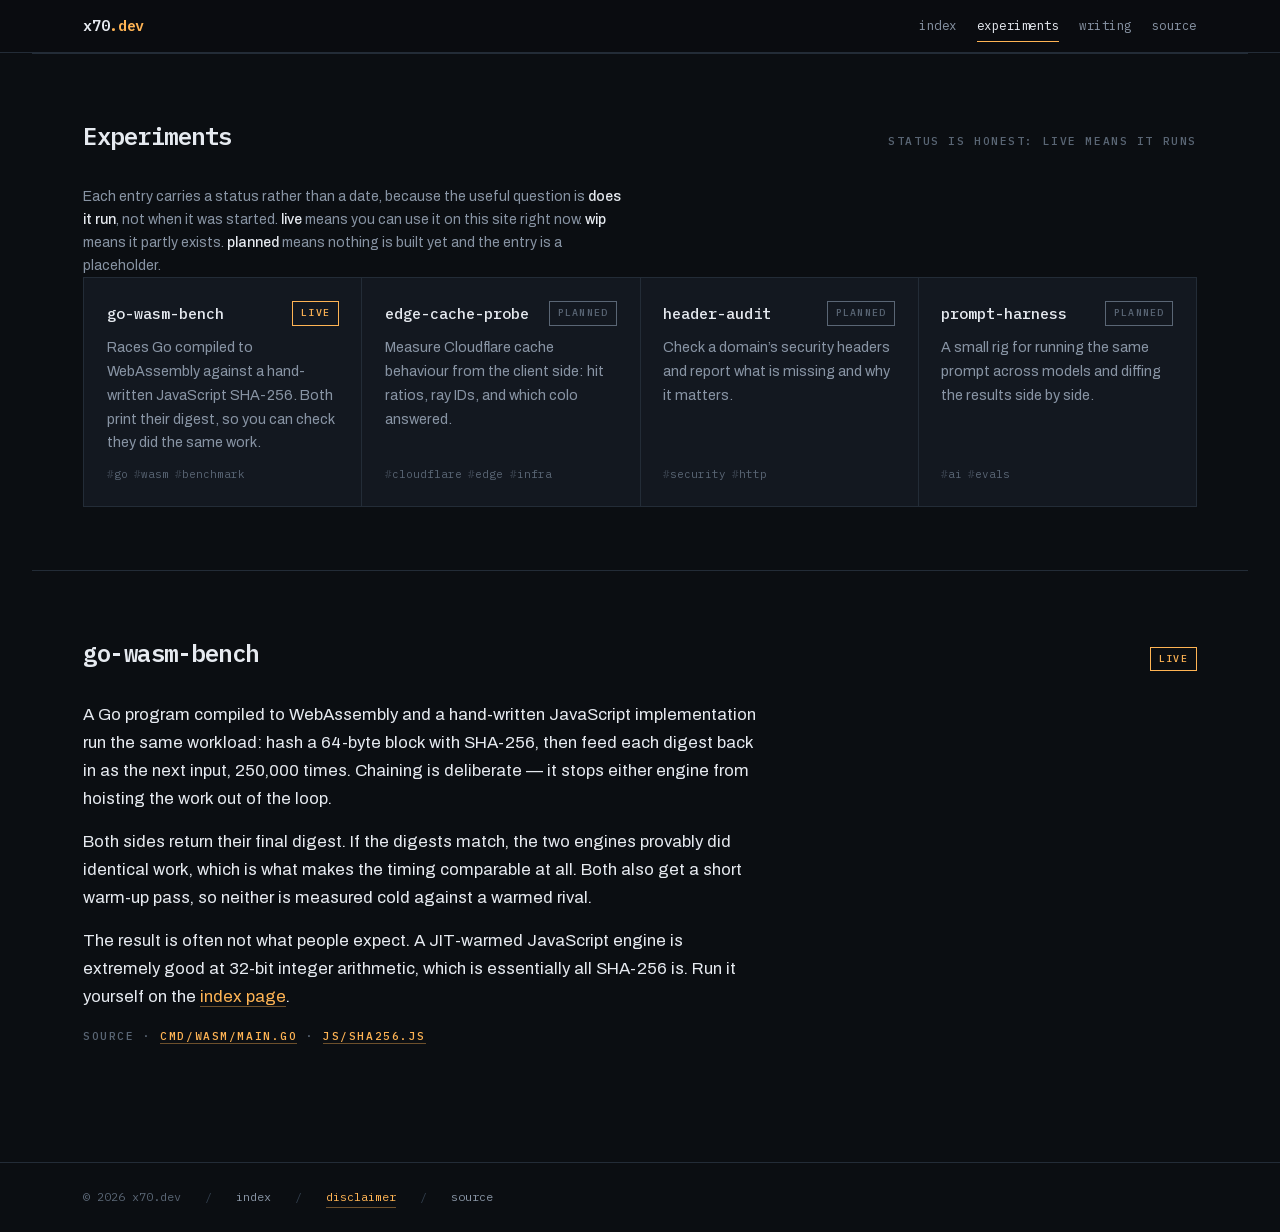
==== projects/index.html @ 3428124c "Rebuild the site around a benchmark that earns its WebAssembly The 2.1 MB Go/WASM binary existed to " ====
<!DOCTYPE html>
<html lang="en">
<head>
<meta charset="utf-8">
<meta name="viewport" content="width=device-width, initial-scale=1">
<title>Experiments — x70.dev</title>
<meta name="description" content="Everything running on x70.dev, and everything planned — with an honest status on each.">
<meta name="color-scheme" content="dark">
<meta name="theme-color" content="#0B0E12">
<link rel="canonical" href="https://x70.dev/projects/">
<meta property="og:type" content="website">
<meta property="og:url" content="https://x70.dev/projects/">
<meta property="og:site_name" content="x70.dev">
<meta property="og:title" content="Experiments — x70.dev">
<meta property="og:description" content="Everything running on x70.dev, and everything planned — with an honest status on each.">
<meta property="og:image" content="https://assets.x70.dev/images/man-in-hat.webp">
<meta name="twitter:card" content="summary_large_image">
<link rel="icon" href="/favicon.svg" type="image/svg+xml">
<link rel="preload" href="/fonts/ibm-plex-mono-600.woff2" as="font" type="font/woff2" crossorigin>
<link rel="preload" href="/fonts/archivo-400700.woff2" as="font" type="font/woff2" crossorigin>
<link rel="stylesheet" href="/css/styles.css">
<script type="module" src="/js/site.js"></script>
</head>
<body>
<a class="skip" href="#main">Skip to content</a>

<header class="rail">
  <div class="wrap rail__in">
    <a class="mark" href="/">x70<span>.dev</span></a>
    <nav class="rail__nav" aria-label="Primary">
      <a href="/">index</a>
      <a href="/projects/" aria-current="page">experiments</a>
      <a href="/writing/">writing</a>
      <a href="https://github.com/zroulston/x70.dev">source</a>
    </nav>
  </div>
</header>

<main id="main">
  <section class="section wrap section--flush">
    <div class="section__head">
      <h1 class="section__title">Experiments</h1>
      <p class="label">status is honest: live means it runs</p>
    </div>
    <p class="caveat caveat--lead">
      Each entry carries a status rather than a date, because the useful question is
      <b>does it run</b>, not when it was started. <b>live</b> means you can use it on this
      site right now. <b>wip</b> means it partly exists. <b>planned</b> means nothing is
      built yet and the entry is a placeholder.
    </p>
    <ul class="rack" id="rack"></ul>
  </section>

  <section class="section wrap" aria-labelledby="bench-detail">
    <div class="section__head">
      <h2 class="section__title" id="bench-detail">go-wasm-bench</h2>
      <span class="tok" data-s="live">live</span>
    </div>
    <div class="prose">
      <p>
        A Go program compiled to WebAssembly and a hand-written JavaScript implementation
        run the same workload: hash a 64-byte block with SHA-256, then feed each digest
        back in as the next input, 250,000 times. Chaining is deliberate — it stops either
        engine from hoisting the work out of the loop.
      </p>
      <p>
        Both sides return their final digest. If the digests match, the two engines
        provably did identical work, which is what makes the timing comparable at all.
        Both also get a short warm-up pass, so neither is measured cold against a
        warmed rival.
      </p>
      <p>
        The result is often not what people expect. A JIT-warmed JavaScript engine is
        extremely good at 32-bit integer arithmetic, which is essentially all SHA-256 is.
        Run it yourself on the <a class="link" href="/">index page</a>.
      </p>
      <p class="label u-mt">
        source · <a class="link" href="https://github.com/zroulston/x70.dev/blob/main/cmd/wasm/main.go">cmd/wasm/main.go</a>
        · <a class="link" href="https://github.com/zroulston/x70.dev/blob/main/js/sha256.js">js/sha256.js</a>
      </p>
    </div>
  </section>
</main>

<footer class="foot">
  <div class="wrap foot__in">
    <span>© <span id="year"></span> x70.dev</span>
    <span class="foot__sep">/</span>
    <a href="/">index</a>
    <span class="foot__sep">/</span>
    <button class="btn-link" id="disclaimer-open" type="button">disclaimer</button>
    <span class="foot__sep">/</span>
    <a href="https://github.com/zroulston/x70.dev">source</a>
  </div>
</footer>
</body>
</html>
---- css/styles.css ----
@import url('fonts.css');

/* ---------------------------------------------------------------------------
   x70.dev — instrument panel
   The palette carries meaning: --go and --js are the two benchmark traces and
   appear nowhere else, so colour alone reads as the chart legend.
   ------------------------------------------------------------------------- */

:root {
  --vac:      #0B0E12;
  --panel:    #131820;
  --panel-2:  #182029;
  --rule:     #232C37;
  --rule-lit: #33404F;

  --go:       #FFB454;
  --js:       #5CC8D7;

  --ink:      #E6EAF0;
  --dim:      #8894A4;
  --dimmer:   #5A6675;

  --mono: 'IBM Plex Mono', ui-monospace, 'SF Mono', Menlo, monospace;
  --sans: 'Archivo', system-ui, -apple-system, 'Segoe UI', sans-serif;

  --gutter: clamp(1.25rem, 4vw, 3.5rem);
  --measure: 68ch;
  --rail-h: 3.25rem;
}

*, *::before, *::after { box-sizing: border-box; }

html { -webkit-text-size-adjust: 100%; }

body {
  margin: 0;
  background: var(--vac);
  color: var(--ink);
  font-family: var(--sans);
  font-size: clamp(0.95rem, 0.9rem + 0.2vw, 1.05rem);
  line-height: 1.65;
  -webkit-font-smoothing: antialiased;
}

a { color: inherit; }

:focus-visible {
  outline: 2px solid var(--go);
  outline-offset: 3px;
  border-radius: 2px;
}

.skip {
  position: absolute;
  left: -9999px;
  top: 0;
  background: var(--go);
  color: var(--vac);
  padding: 0.6rem 1rem;
  font-family: var(--mono);
  font-size: 0.8rem;
  z-index: 10;
}
.skip:focus { left: 0; }

/* --- shared bits ---------------------------------------------------------- */

.wrap {
  width: 100%;
  max-width: 76rem;
  margin-inline: auto;
  padding-inline: var(--gutter);
}

/* Small uppercase mono label used to head every panel and field. */
.label {
  font-family: var(--mono);
  font-size: 0.7rem;
  font-weight: 500;
  letter-spacing: 0.14em;
  text-transform: uppercase;
  color: var(--dimmer);
  margin: 0;
}

.rule {
  border: 0;
  border-top: 1px solid var(--rule);
  margin: 0;
}

/* --- top / bottom rails --------------------------------------------------- */

.rail {
  border-bottom: 1px solid var(--rule);
  background: color-mix(in srgb, var(--vac) 88%, black);
  position: sticky;
  top: 0;
  z-index: 5;
  backdrop-filter: blur(8px);
}

.rail__in {
  min-height: var(--rail-h);
  display: flex;
  align-items: center;
  gap: 1.5rem;
  flex-wrap: wrap;
}

.mark {
  font-family: var(--mono);
  font-weight: 600;
  font-size: 0.95rem;
  letter-spacing: -0.02em;
  text-decoration: none;
  color: var(--ink);
}
.mark span { color: var(--go); }

.rail__nav {
  margin-left: auto;
  display: flex;
  align-items: center;
  gap: 1.25rem;
  font-family: var(--mono);
  font-size: 0.78rem;
  letter-spacing: 0.04em;
}

.rail__nav a {
  color: var(--dim);
  text-decoration: none;
  padding-block: 0.35rem;
  border-bottom: 1px solid transparent;
  transition: color 0.15s ease, border-color 0.15s ease;
}
.rail__nav a:hover,
.rail__nav a[aria-current='page'] { color: var(--ink); border-bottom-color: var(--go); }

/* Status lamp — reflects real WASM state, never decorative. */
.lamp {
  display: inline-flex;
  align-items: center;
  gap: 0.5rem;
  font-family: var(--mono);
  font-size: 0.72rem;
  letter-spacing: 0.1em;
  text-transform: uppercase;
  color: var(--dimmer);
}
.lamp::before {
  content: '';
  width: 7px; height: 7px;
  border-radius: 50%;
  background: var(--rule-lit);
  box-shadow: 0 0 0 0 transparent;
  transition: background 0.3s ease, box-shadow 0.3s ease;
}
.lamp[data-state='loading']::before { background: var(--dim); animation: pulse 1.1s ease-in-out infinite; }
.lamp[data-state='ready']::before   { background: var(--go); box-shadow: 0 0 10px 1px color-mix(in srgb, var(--go) 55%, transparent); }
.lamp[data-state='error']::before   { background: #E0533D; }
.lamp[data-state='ready']            { color: var(--dim); }

@keyframes pulse { 50% { opacity: 0.25; } }

.label--raw { text-transform: none; letter-spacing: 0.06em; }

/* Utilities — these exist so no element needs a style attribute, which keeps
   the Content-Security-Policy free of 'unsafe-inline'. */
.u-push { margin-left: auto; }
.u-mt   { margin-top: 1.5rem; }
.section--flush { border-top: 0; }
.caveat--lead { margin-bottom: 2rem; }

.prose { max-width: var(--measure); }
.prose p { margin: 0 0 1rem; }
.prose p:last-child { margin-bottom: 0; }

/* A button that reads as a link — used for the disclaimer trigger, which is an
   action rather than a destination and so must not be an anchor. */
.btn-link {
  background: none;
  border: 0;
  padding: 0;
  font: inherit;
  cursor: pointer;
  color: var(--go);
  border-bottom: 1px solid color-mix(in srgb, var(--go) 40%, transparent);
}
.btn-link:hover { border-bottom-color: var(--go); }

/* Trace colour assignment: amber is Go, cyan is JavaScript, everywhere. */
.trace--go { --c: var(--go); }
.trace--js { --c: var(--js); }

/* --- hero ----------------------------------------------------------------- */

.hero { padding-block: clamp(3rem, 9vh, 6rem) clamp(2rem, 5vh, 3.5rem); }

.hero__in {
  display: grid;
  grid-template-columns: minmax(0, 1.55fr) minmax(0, 1fr);
  gap: clamp(2rem, 5vw, 4rem);
  align-items: center;
}

.hero__thesis {
  font-family: var(--mono);
  font-weight: 600;
  font-size: clamp(2rem, 1.1rem + 4.2vw, 4rem);
  line-height: 1.02;
  letter-spacing: -0.045em;
  margin: 0 0 1.5rem;
  text-wrap: balance;
}

.hero__lede {
  margin: 0;
  max-width: 46ch;
  color: var(--dim);
  font-size: 1.05rem;
}
.hero__lede strong { color: var(--ink); font-weight: 500; }

.hero__emblem {
  width: 100%;
  height: auto;
  aspect-ratio: 1;
  border: 1px solid var(--rule);
  filter: saturate(0.75);
}

/* --- benchmark: the signature panel --------------------------------------- */

.bench { padding-bottom: clamp(3rem, 8vh, 5rem); }

.panel {
  border: 1px solid var(--rule);
  background: var(--panel);
  /* faint bench-grid, only on instrument surfaces */
  background-image:
    linear-gradient(to right, color-mix(in srgb, var(--rule) 22%, transparent) 1px, transparent 1px),
    linear-gradient(to bottom, color-mix(in srgb, var(--rule) 22%, transparent) 1px, transparent 1px);
  background-size: 56px 56px;
}

.panel__head {
  display: flex;
  align-items: baseline;
  gap: 1rem;
  flex-wrap: wrap;
  padding: 0.85rem clamp(1rem, 2.5vw, 1.75rem);
  border-bottom: 1px solid var(--rule);
  background: color-mix(in srgb, var(--panel-2) 70%, transparent);
}

.panel__body { padding: clamp(1.25rem, 3vw, 2rem) clamp(1rem, 2.5vw, 1.75rem); }

/* Trace rows */
.trace + .trace { margin-top: 1.4rem; }

.trace__top {
  display: flex;
  align-items: baseline;
  justify-content: space-between;
  gap: 1rem;
  margin-bottom: 0.5rem;
}

.trace__name {
  font-family: var(--mono);
  font-size: 0.82rem;
  font-weight: 500;
  letter-spacing: 0.06em;
  display: inline-flex;
  align-items: center;
  gap: 0.55rem;
}
.trace__name::before {
  content: '';
  width: 10px; height: 10px;
  background: var(--c);
  border-radius: 1px;
}

.trace__time {
  font-family: var(--mono);
  font-size: 1.15rem;
  font-weight: 600;
  font-variant-numeric: tabular-nums;
  color: var(--c);
}
.trace__time[data-empty='true'] { color: var(--dimmer); font-weight: 400; }

.trace__track {
  position: relative;
  height: 26px;
  border: 1px solid var(--rule);
  background: var(--vac);
  overflow: hidden;
}
/* tick marks every 10% — a scale, so the bar is readable without a gridline chart */
.trace__track::after {
  content: '';
  position: absolute;
  inset: 0;
  background-image: repeating-linear-gradient(
    to right,
    transparent 0 calc(10% - 1px),
    color-mix(in srgb, var(--rule-lit) 32%, transparent) calc(10% - 1px) 10%
  );
  pointer-events: none;
}

.trace__fill {
  height: 100%;
  width: 0;
  background: linear-gradient(to right,
    color-mix(in srgb, var(--c) 45%, transparent),
    var(--c));
  transition: width 0.7s cubic-bezier(0.22, 0.8, 0.3, 1);
}

.trace__digest {
  margin: 0.5rem 0 0;
  font-family: var(--mono);
  font-size: 0.7rem;
  color: var(--dimmer);
  word-break: break-all;
}

/* Controls + verdict */
.bench__controls {
  display: flex;
  align-items: center;
  gap: 1rem;
  flex-wrap: wrap;
  margin-top: 1.75rem;
  padding-top: 1.5rem;
  border-top: 1px solid var(--rule);
}

.btn {
  font-family: var(--mono);
  font-size: 0.8rem;
  font-weight: 500;
  letter-spacing: 0.08em;
  text-transform: uppercase;
  color: var(--vac);
  background: var(--go);
  border: 1px solid var(--go);
  padding: 0.7rem 1.4rem;
  cursor: pointer;
  transition: background 0.15s ease, transform 0.08s ease;
}
.btn:hover:not(:disabled) { background: color-mix(in srgb, var(--go) 82%, white); }
.btn:active:not(:disabled) { transform: translateY(1px); }
.btn:disabled { opacity: 0.4; cursor: not-allowed; }

.bench__status {
  font-family: var(--mono);
  font-size: 0.76rem;
  color: var(--dim);
}

.verdict {
  margin: 1.25rem 0 0;
  font-family: var(--mono);
  font-size: 0.78rem;
  line-height: 1.6;
  padding: 0.7rem 0.9rem;
  border-left: 2px solid var(--rule-lit);
  color: var(--dim);
}
.verdict[data-ok='true']  { border-left-color: var(--go); color: var(--ink); }
.verdict[data-ok='false'] { border-left-color: #E0533D; color: #F0A99B; }

.caveat {
  margin: 1.5rem 0 0;
  max-width: var(--measure);
  font-size: 0.88rem;
  color: var(--dim);
}
.caveat b { color: var(--ink); font-weight: 500; }

/* --- experiment rack ------------------------------------------------------ */

.section { padding-block: clamp(2.5rem, 7vh, 4.5rem); border-top: 1px solid var(--rule); }

.section__head {
  display: flex;
  align-items: baseline;
  justify-content: space-between;
  gap: 1rem;
  flex-wrap: wrap;
  margin-bottom: 1.75rem;
}

.section__title {
  font-family: var(--mono);
  font-weight: 600;
  font-size: clamp(1.15rem, 1rem + 0.7vw, 1.5rem);
  letter-spacing: -0.02em;
  margin: 0;
}

.rack {
  list-style: none;
  margin: 0;
  padding: 0;
  display: grid;
  grid-template-columns: repeat(auto-fill, minmax(min(100%, 17rem), 1fr));
  gap: 1px;
  background: var(--rule);
  border: 1px solid var(--rule);
}

.slot {
  background: var(--panel);
  padding: 1.4rem;
  display: flex;
  flex-direction: column;
  gap: 0.65rem;
  transition: background 0.18s ease;
}
.slot:hover { background: var(--panel-2); }

.slot__top { display: flex; align-items: center; justify-content: space-between; gap: 0.75rem; }

.slot__name {
  font-family: var(--mono);
  font-size: 0.95rem;
  font-weight: 500;
  margin: 0;
}
.slot__name a { text-decoration: none; }
.slot__name a:hover { color: var(--go); }

/* Status token — encodes what actually runs, which is the honest axis here. */
.tok {
  font-family: var(--mono);
  font-size: 0.62rem;
  font-weight: 500;
  letter-spacing: 0.12em;
  text-transform: uppercase;
  padding: 0.2rem 0.5rem;
  border: 1px solid currentColor;
  color: var(--dimmer);
  white-space: nowrap;
}
.tok[data-s='live'] { color: var(--go); }
.tok[data-s='wip']  { color: var(--js); }

.slot__desc { margin: 0; font-size: 0.9rem; color: var(--dim); }

.slot__tags {
  margin: auto 0 0;
  padding: 0;
  list-style: none;
  display: flex;
  flex-wrap: wrap;
  gap: 0.4rem;
  font-family: var(--mono);
  font-size: 0.68rem;
  color: var(--dimmer);
}
.slot__tags li::before { content: '#'; opacity: 0.55; }

/* --- empty state ---------------------------------------------------------- */

.empty {
  border: 1px dashed var(--rule-lit);
  padding: clamp(1.75rem, 5vw, 3rem);
  text-align: center;
}
.empty p { margin: 0 auto; max-width: 44ch; color: var(--dim); }
.empty p + p { margin-top: 1rem; }

.link {
  color: var(--go);
  text-decoration: none;
  border-bottom: 1px solid color-mix(in srgb, var(--go) 40%, transparent);
}
.link:hover { border-bottom-color: var(--go); }

/* --- footer --------------------------------------------------------------- */

.foot {
  border-top: 1px solid var(--rule);
  padding-block: 1.5rem;
  margin-top: clamp(2rem, 6vh, 4rem);
}

.foot__in {
  display: flex;
  align-items: center;
  gap: 1rem 1.5rem;
  flex-wrap: wrap;
  font-family: var(--mono);
  font-size: 0.74rem;
  color: var(--dimmer);
}
.foot__in a { color: var(--dim); text-decoration: none; }
.foot__in a:hover { color: var(--go); }
.foot__sep { color: var(--rule-lit); }
.foot__build { margin-left: auto; }

/* --- disclaimer dialog ---------------------------------------------------- */

dialog.sheet {
  border: 1px solid var(--rule-lit);
  background: var(--panel);
  color: var(--ink);
  padding: 0;
  max-width: min(46rem, calc(100vw - 2rem));
  width: 100%;
}
dialog.sheet::backdrop { background: rgba(4, 6, 10, 0.78); backdrop-filter: blur(3px); }

.sheet__head {
  display: flex;
  align-items: center;
  justify-content: space-between;
  gap: 1rem;
  padding: 1rem 1.25rem;
  border-bottom: 1px solid var(--rule);
}

.sheet__body {
  padding: 1.25rem;
  max-height: 60vh;
  overflow-y: auto;
  font-size: 0.9rem;
  color: var(--dim);
}
.sheet__body p { margin: 0 0 1rem; }
.sheet__body p:last-child { margin-bottom: 0; }

.x {
  background: none;
  border: 1px solid var(--rule);
  color: var(--dim);
  font-family: var(--mono);
  font-size: 0.95rem;
  line-height: 1;
  padding: 0.4rem 0.6rem;
  cursor: pointer;
}
.x:hover { color: var(--ink); border-color: var(--rule-lit); }

/* --- responsive ----------------------------------------------------------- */

@media (max-width: 52rem) {
  .hero__in { grid-template-columns: 1fr; }
  .hero__emblem { max-width: 15rem; order: -1; }
  .rail__nav { gap: 1rem; }
  .foot__build { margin-left: 0; width: 100%; }
}

@media (prefers-reduced-motion: reduce) {
  *, *::before, *::after {
    animation-duration: 0.01ms !important;
    animation-iteration-count: 1 !important;
    transition-duration: 0.01ms !important;
  }
}
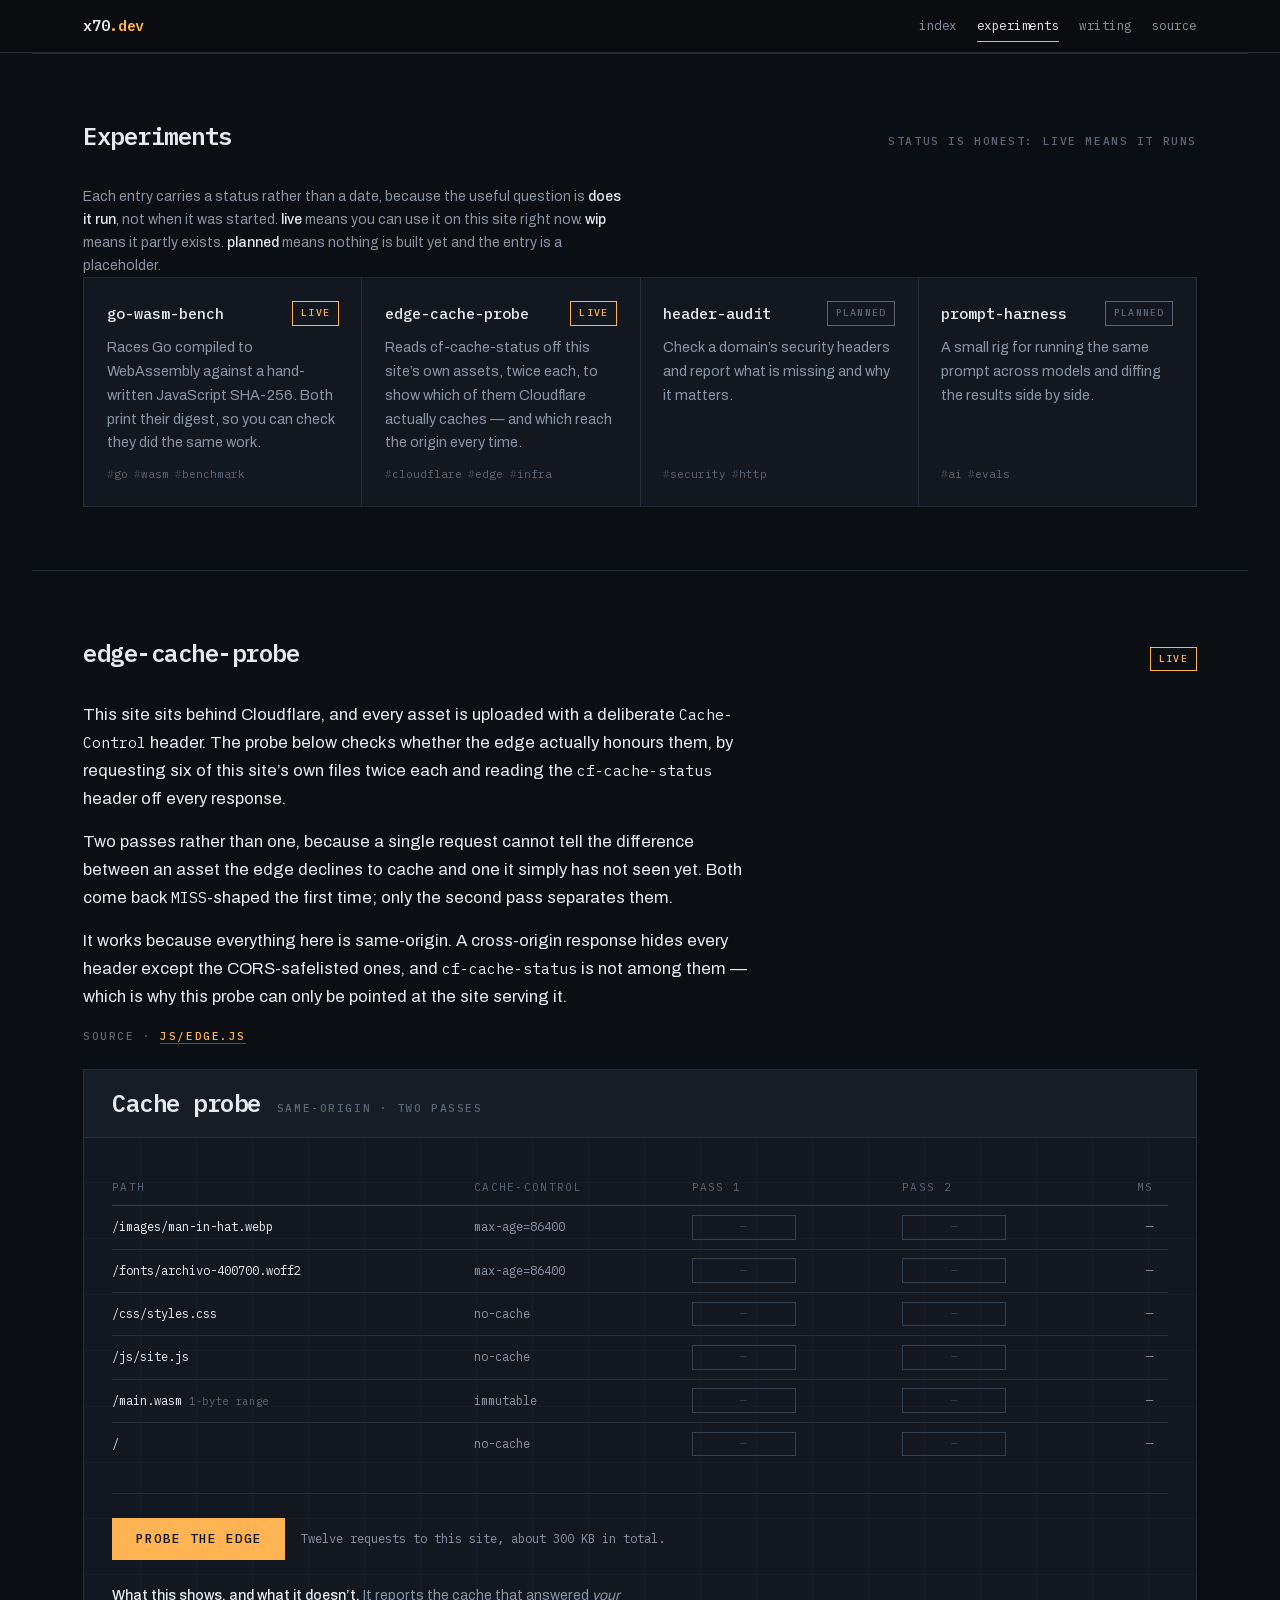
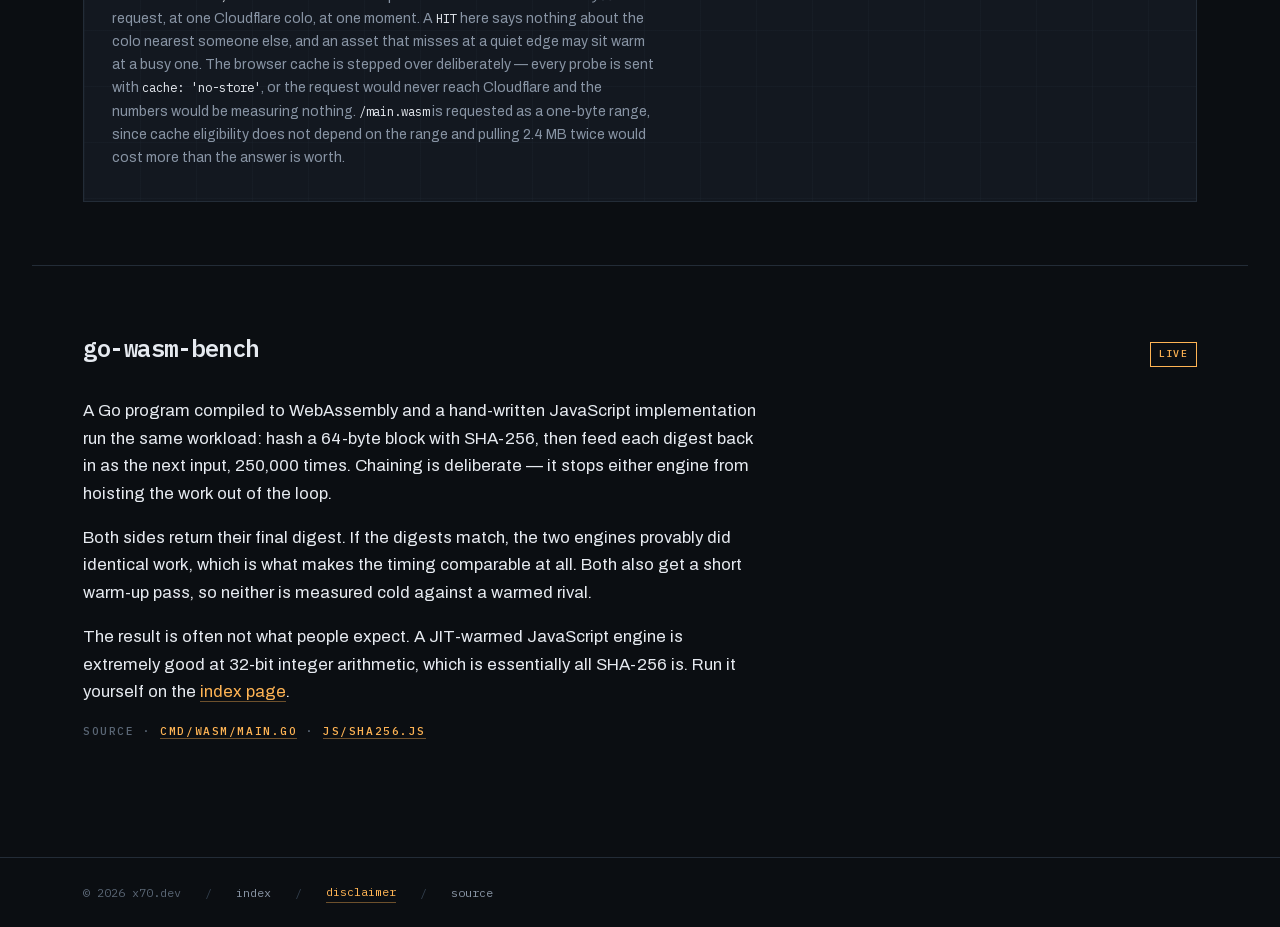
==== commit 1847545b: "Build the edge-cache-probe, and learn the wasm is never cached at the edge The experiment reads cf-c" ====
--- a/projects/index.html
+++ b/projects/index.html
@@ -13,7 +13,7 @@
 <meta property="og:site_name" content="x70.dev">
 <meta property="og:title" content="Experiments — x70.dev">
 <meta property="og:description" content="Everything running on x70.dev, and everything planned — with an honest status on each.">
-<meta property="og:image" content="https://assets.x70.dev/images/man-in-hat.webp">
+<meta property="og:image" content="https://x70.dev/images/man-in-hat.webp">
 <meta name="twitter:card" content="summary_large_image">
 <link rel="icon" href="/favicon.svg" type="image/svg+xml">
 <link rel="preload" href="/fonts/ibm-plex-mono-600.woff2" as="font" type="font/woff2" crossorigin>
@@ -49,6 +49,82 @@
       built yet and the entry is a placeholder.
     </p>
     <ul class="rack" id="rack"></ul>
+  </section>
+
+  <section class="section wrap" aria-labelledby="probe-detail">
+    <div class="section__head">
+      <h2 class="section__title" id="probe-detail">edge-cache-probe</h2>
+      <span class="tok" data-s="live">live</span>
+    </div>
+    <div class="prose">
+      <p>
+        This site sits behind Cloudflare, and every asset is uploaded with a deliberate
+        <code>Cache-Control</code> header. The probe below checks whether the edge
+        actually honours them, by requesting six of this site&rsquo;s own files twice each
+        and reading the <code>cf-cache-status</code> header off every response.
+      </p>
+      <p>
+        Two passes rather than one, because a single request cannot tell the difference
+        between an asset the edge declines to cache and one it simply has not seen yet.
+        Both come back <code>MISS</code>-shaped the first time; only the second pass
+        separates them.
+      </p>
+      <p>
+        It works because everything here is same-origin. A cross-origin response hides
+        every header except the CORS-safelisted ones, and <code>cf-cache-status</code>
+        is not among them &mdash; which is why this probe can only be pointed at the site
+        serving it.
+      </p>
+      <p class="label u-mt">
+        source · <a class="link" href="https://github.com/zroulston/x70.dev/blob/main/js/edge.js">js/edge.js</a>
+      </p>
+    </div>
+
+    <div class="panel u-mt">
+      <div class="panel__head">
+        <h3 class="section__title">Cache probe</h3>
+        <p class="label">same-origin &middot; two passes</p>
+        <p class="label label--raw u-push" id="probe-colo"></p>
+      </div>
+
+      <div class="panel__body">
+        <div class="probe__scroll">
+          <table class="probe">
+            <thead>
+              <tr>
+                <th scope="col">path</th>
+                <th scope="col">cache-control</th>
+                <th scope="col">pass 1</th>
+                <th scope="col">pass 2</th>
+                <th scope="col" class="probe__num">ms</th>
+              </tr>
+            </thead>
+            <tbody id="probe-body"></tbody>
+          </table>
+        </div>
+
+        <p class="verdict" id="probe-verdict" hidden></p>
+
+        <div class="bench__controls">
+          <button class="btn" id="probe-run" type="button">Probe the edge</button>
+          <span class="bench__status" id="probe-status" role="status">
+            Twelve requests to this site, about 300&nbsp;KB in total.
+          </span>
+        </div>
+
+        <p class="caveat">
+          <b>What this shows, and what it doesn&rsquo;t.</b> It reports the cache that
+          answered <em>your</em> request, at one Cloudflare colo, at one moment. A
+          <code>HIT</code> here says nothing about the colo nearest someone else, and an
+          asset that misses at a quiet edge may sit warm at a busy one. The browser cache
+          is stepped over deliberately &mdash; every probe is sent with
+          <code>cache: 'no-store'</code>, or the request would never reach Cloudflare and
+          the numbers would be measuring nothing. <code>/main.wasm</code> is requested as
+          a one-byte range, since cache eligibility does not depend on the range and
+          pulling 2.4&nbsp;MB twice would cost more than the answer is worth.
+        </p>
+      </div>
+    </div>
   </section>
 
   <section class="section wrap" aria-labelledby="bench-detail">
--- a/css/styles.css
+++ b/css/styles.css
@@ -15,6 +15,11 @@
 
   --go:       #FFB454;
   --js:       #5CC8D7;
+
+  /* Cache states. Separate from --go/--js on purpose: those two are the
+     benchmark legend and must not mean anything else. */
+  --edge:     #6FCF97;
+  --none:     #E0533D;
 
   --ink:      #E6EAF0;
   --dim:      #8894A4;
@@ -159,7 +164,7 @@
 }
 .lamp[data-state='loading']::before { background: var(--dim); animation: pulse 1.1s ease-in-out infinite; }
 .lamp[data-state='ready']::before   { background: var(--go); box-shadow: 0 0 10px 1px color-mix(in srgb, var(--go) 55%, transparent); }
-.lamp[data-state='error']::before   { background: #E0533D; }
+.lamp[data-state='error']::before   { background: var(--none); }
 .lamp[data-state='ready']            { color: var(--dim); }
 
 @keyframes pulse { 50% { opacity: 0.25; } }
@@ -172,6 +177,14 @@
 .u-mt   { margin-top: 1.5rem; }
 .section--flush { border-top: 0; }
 .caveat--lead { margin-bottom: 2rem; }
+
+/* Inline code, in prose and in caveats. The site had no rule for it, so it was
+   falling back to the browser's default monospace next to IBM Plex Mono. */
+code {
+  font-family: var(--mono);
+  font-size: 0.88em;
+  color: var(--ink);
+}
 
 .prose { max-width: var(--measure); }
 .prose p { margin: 0 0 1rem; }
@@ -374,7 +387,7 @@
   color: var(--dim);
 }
 .verdict[data-ok='true']  { border-left-color: var(--go); color: var(--ink); }
-.verdict[data-ok='false'] { border-left-color: #E0533D; color: #F0A99B; }
+.verdict[data-ok='false'] { border-left-color: var(--none); color: #F0A99B; }
 
 .caveat {
   margin: 1.5rem 0 0;
@@ -383,6 +396,71 @@
   color: var(--dim);
 }
 .caveat b { color: var(--ink); font-weight: 500; }
+
+/* --- edge cache probe ----------------------------------------------------- */
+
+/* The table is the instrument here, so it gets a horizontal scroller of its
+   own rather than being allowed to widen the page on a narrow screen. */
+.probe__scroll { overflow-x: auto; }
+
+.probe {
+  width: 100%;
+  border-collapse: collapse;
+  font-family: var(--mono);
+  font-size: 0.76rem;
+  text-align: left;
+  white-space: nowrap;
+}
+
+.probe th,
+.probe td {
+  padding: 0.55rem 0.9rem 0.55rem 0;
+  border-bottom: 1px solid var(--rule);
+  font-weight: 400;
+}
+.probe tbody tr:last-child th,
+.probe tbody tr:last-child td { border-bottom: 0; }
+
+.probe thead th {
+  color: var(--dimmer);
+  font-size: 0.68rem;
+  letter-spacing: 0.12em;
+  text-transform: uppercase;
+  border-bottom-color: var(--rule-lit);
+}
+
+.probe__path { color: var(--ink); }
+.probe__cc   { color: var(--dim); }
+.probe__num  { text-align: right; padding-right: 0; font-variant-numeric: tabular-nums; }
+.probe__ms   { color: var(--dim); }
+
+.probe__hint {
+  color: var(--dimmer);
+  font-size: 0.66rem;
+  letter-spacing: 0.06em;
+}
+
+/* A row dims while its two passes are in flight, so the reader can see which
+   request the status line is talking about. */
+.probe tr[data-busy='true'] { opacity: 0.45; }
+
+/* The cache-status token. Three tones, and they carry the finding: green
+   answered from the edge, neutral went to the origin to check, red was never
+   cached at all. */
+.pill {
+  display: inline-block;
+  min-width: 6.5rem;
+  padding: 0.15rem 0.5rem;
+  border: 1px solid currentColor;
+  font-size: 0.68rem;
+  letter-spacing: 0.1em;
+  text-align: center;
+  color: var(--dimmer);
+}
+.pill[data-t='edge'] { color: var(--edge); }
+.pill[data-t='warm'] { color: var(--dim); }
+.pill[data-t='none'] { color: var(--none); }
+.pill[data-t='idle'] { color: var(--rule-lit); letter-spacing: 0; }
 
 /* --- experiment rack ------------------------------------------------------ */
 
@@ -556,6 +634,7 @@
   .hero__emblem { max-width: 15rem; order: -1; }
   .rail__nav { gap: 1rem; }
   .foot__build { margin-left: 0; width: 100%; }
+  .pill { min-width: 5.5rem; }
 }
 
 @media (prefers-reduced-motion: reduce) {
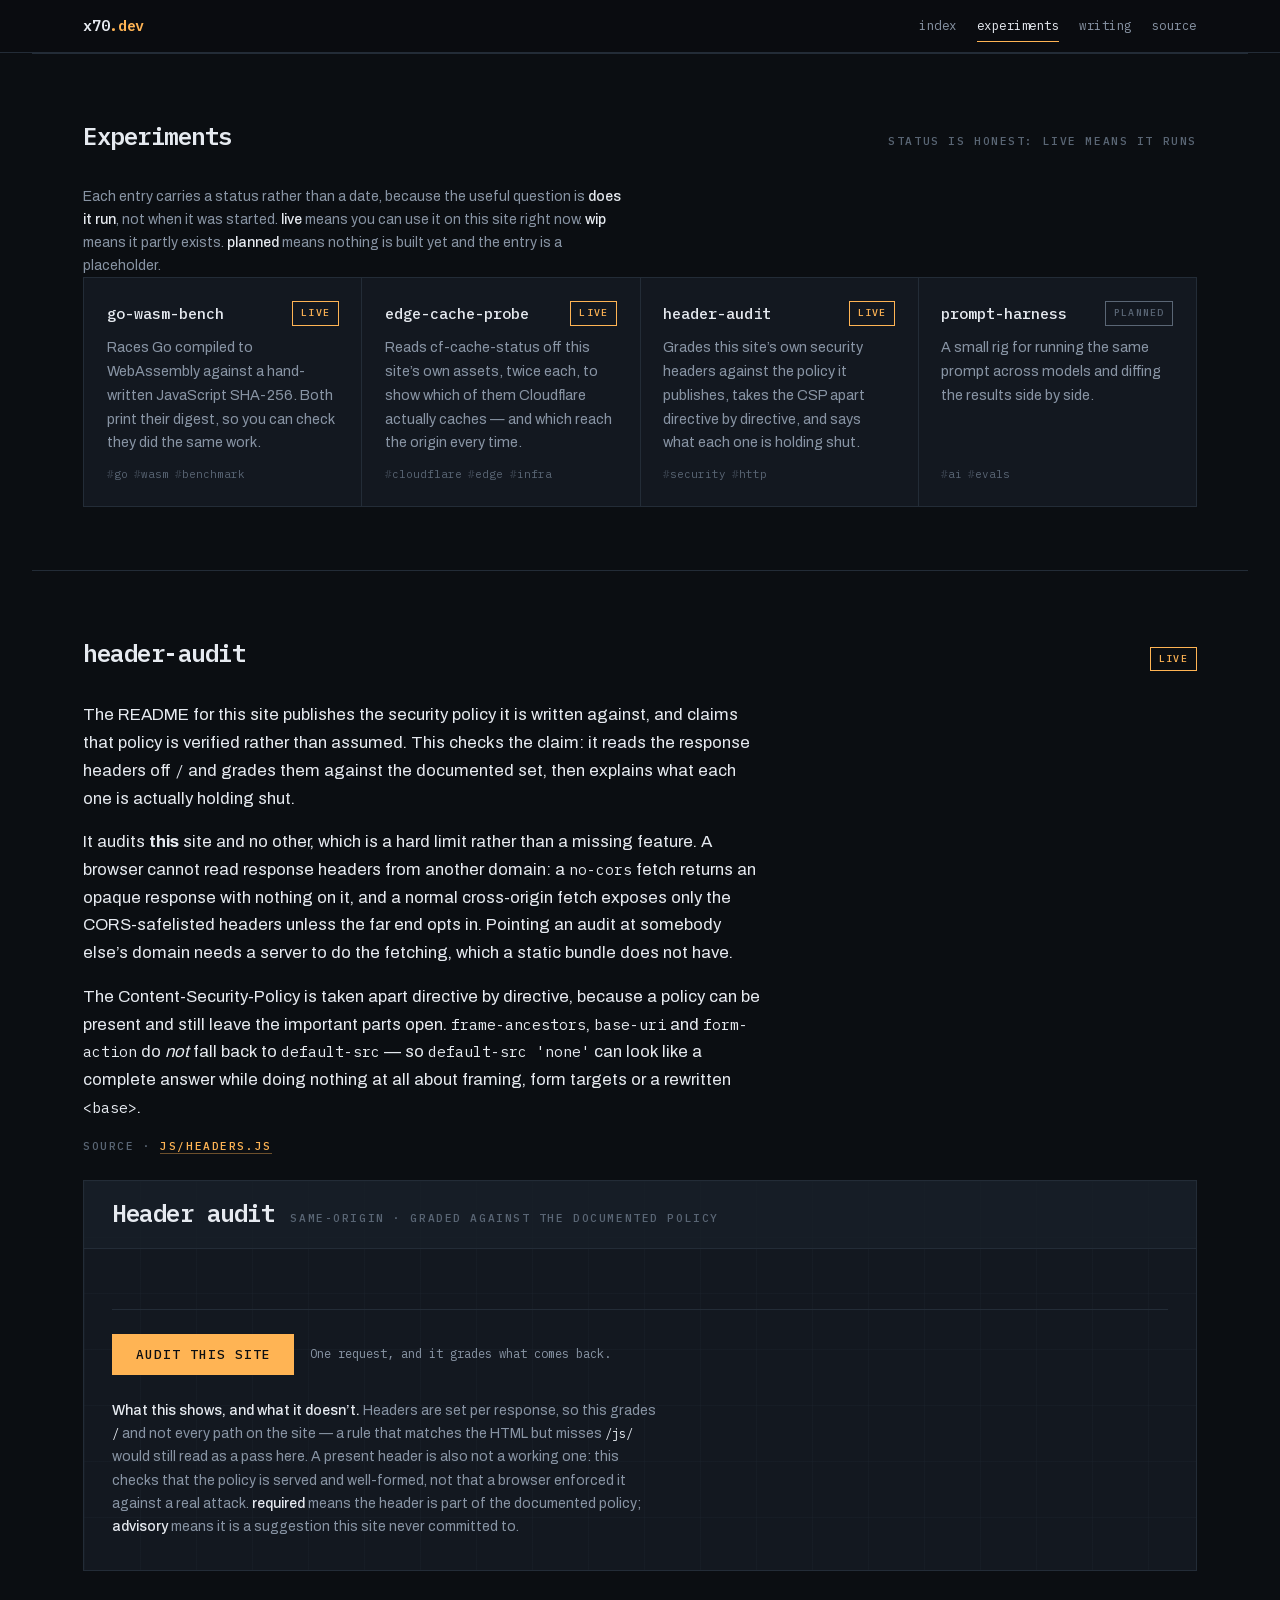
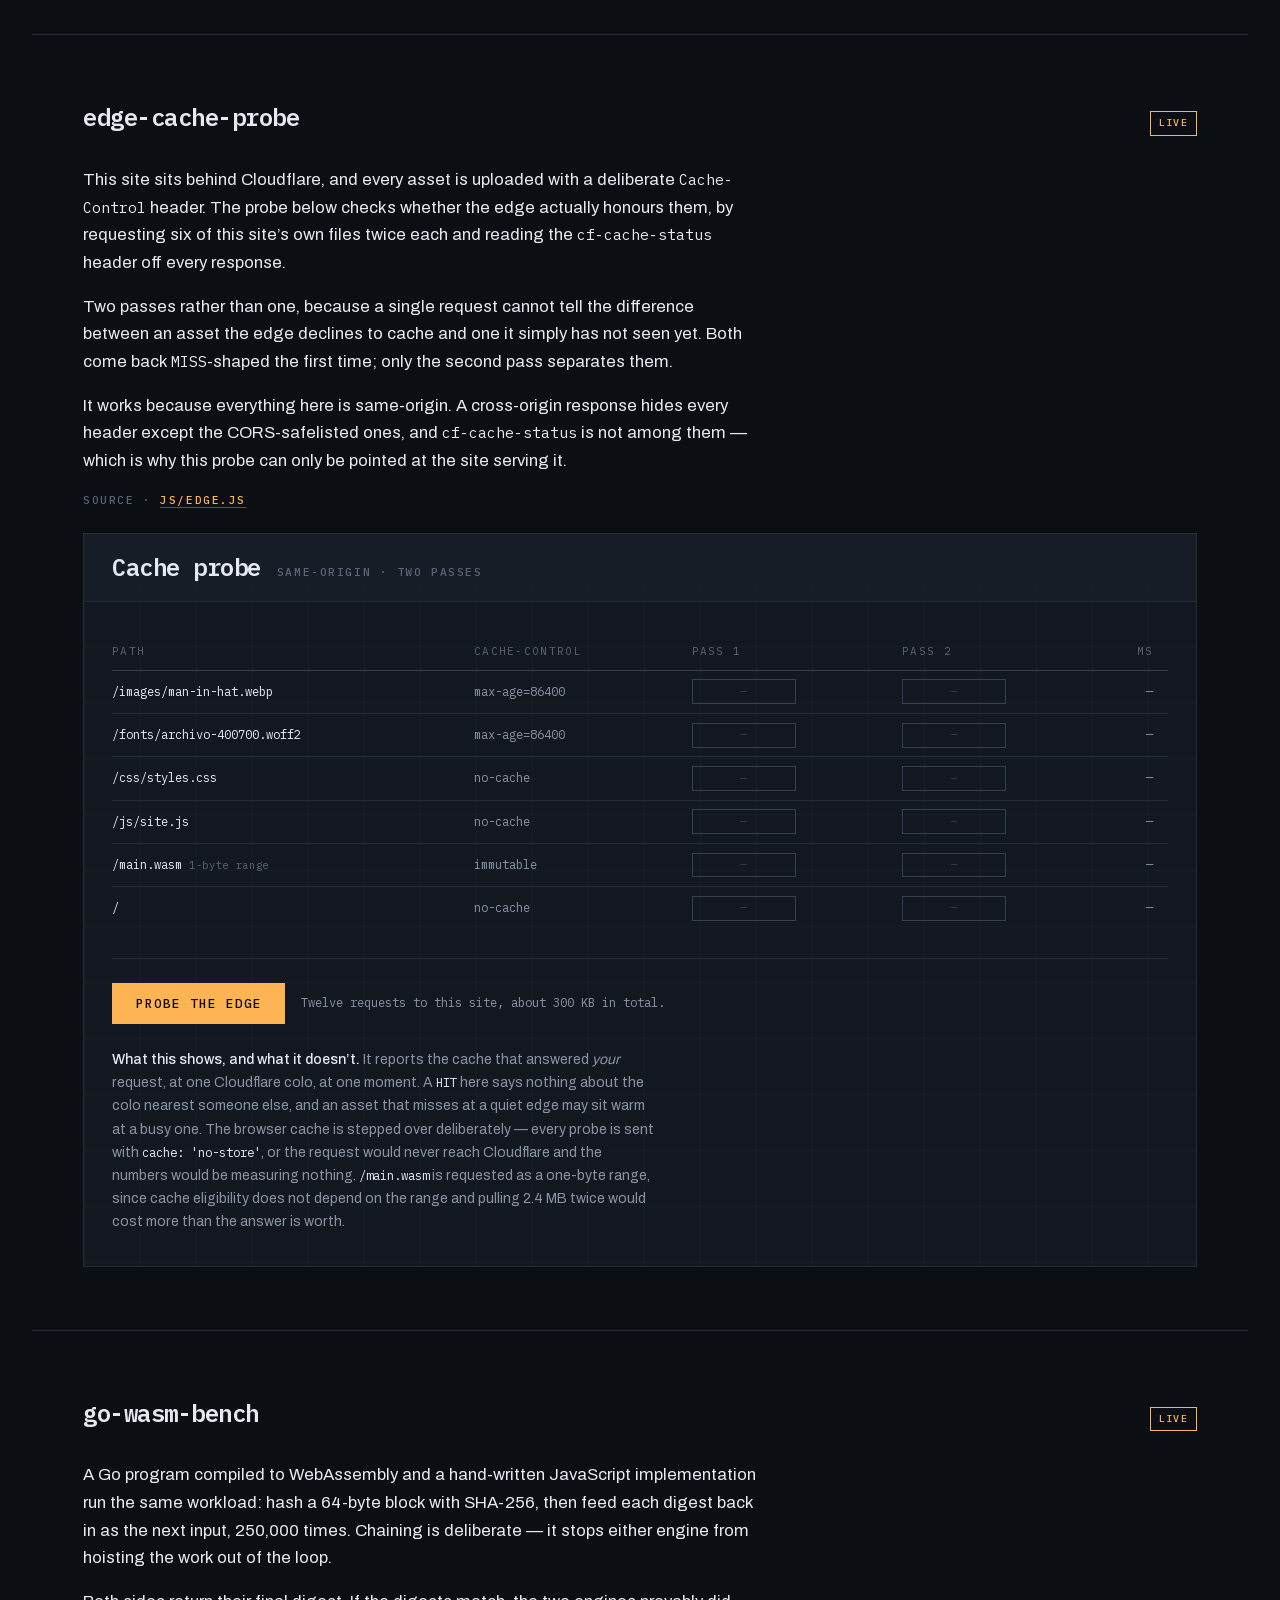
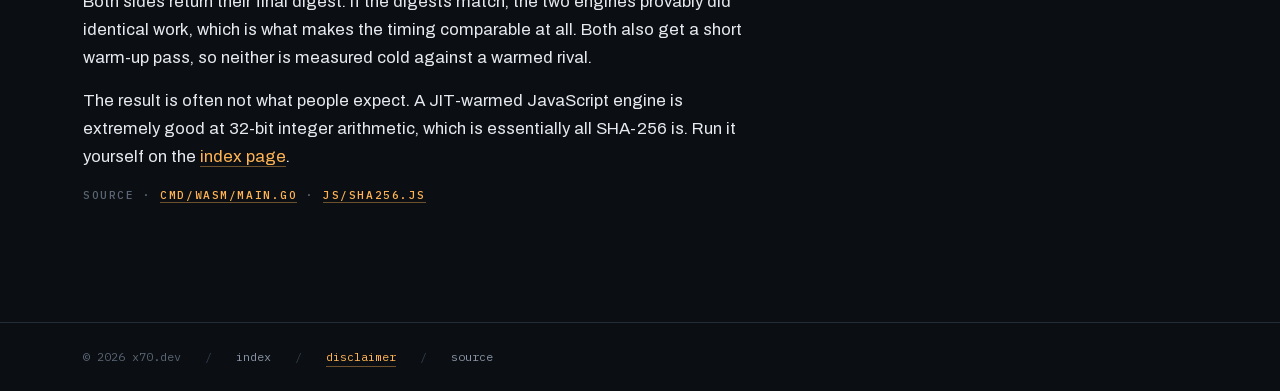
==== commit e06560c4: "Build the header-audit, and find the documented policy is not deployed Grades this site's own securi" ====
--- a/projects/index.html
+++ b/projects/index.html
@@ -51,6 +51,72 @@
     <ul class="rack" id="rack"></ul>
   </section>
 
+  <section class="section wrap" aria-labelledby="audit-detail">
+    <div class="section__head">
+      <h2 class="section__title" id="audit-detail">header-audit</h2>
+      <span class="tok" data-s="live">live</span>
+    </div>
+    <div class="prose">
+      <p>
+        The README for this site publishes the security policy it is written against,
+        and claims that policy is verified rather than assumed. This checks the claim:
+        it reads the response headers off <code>/</code> and grades them against the
+        documented set, then explains what each one is actually holding shut.
+      </p>
+      <p>
+        It audits <b>this</b> site and no other, which is a hard limit rather than a
+        missing feature. A browser cannot read response headers from another domain:
+        a <code>no-cors</code> fetch returns an opaque response with nothing on it, and
+        a normal cross-origin fetch exposes only the CORS-safelisted headers unless the
+        far end opts in. Pointing an audit at somebody else&rsquo;s domain needs a server
+        to do the fetching, which a static bundle does not have.
+      </p>
+      <p>
+        The Content-Security-Policy is taken apart directive by directive, because a
+        policy can be present and still leave the important parts open.
+        <code>frame-ancestors</code>, <code>base-uri</code> and <code>form-action</code>
+        do <em>not</em> fall back to <code>default-src</code> &mdash; so
+        <code>default-src 'none'</code> can look like a complete answer while doing
+        nothing at all about framing, form targets or a rewritten
+        <code>&lt;base&gt;</code>.
+      </p>
+      <p class="label u-mt">
+        source · <a class="link" href="https://github.com/zroulston/x70.dev/blob/main/js/headers.js">js/headers.js</a>
+      </p>
+    </div>
+
+    <div class="panel u-mt">
+      <div class="panel__head">
+        <h3 class="section__title">Header audit</h3>
+        <p class="label">same-origin &middot; graded against the documented policy</p>
+        <p class="label label--raw u-push" id="audit-target"></p>
+      </div>
+
+      <div class="panel__body">
+        <ul class="audit" id="audit-body"></ul>
+
+        <p class="verdict" id="audit-verdict" hidden></p>
+
+        <div class="bench__controls">
+          <button class="btn" id="audit-run" type="button">Audit this site</button>
+          <span class="bench__status" id="audit-status" role="status">
+            One request, and it grades what comes back.
+          </span>
+        </div>
+
+        <p class="caveat">
+          <b>What this shows, and what it doesn&rsquo;t.</b> Headers are set per response,
+          so this grades <code>/</code> and not every path on the site &mdash; a rule that
+          matches the HTML but misses <code>/js/</code> would still read as a pass here.
+          A present header is also not a working one: this checks that the policy is
+          served and well-formed, not that a browser enforced it against a real attack.
+          <b>required</b> means the header is part of the documented policy;
+          <b>advisory</b> means it is a suggestion this site never committed to.
+        </p>
+      </div>
+    </div>
+  </section>
+
   <section class="section wrap" aria-labelledby="probe-detail">
     <div class="section__head">
       <h2 class="section__title" id="probe-detail">edge-cache-probe</h2>
--- a/css/styles.css
+++ b/css/styles.css
@@ -462,6 +462,102 @@
 .pill[data-t='none'] { color: var(--none); }
 .pill[data-t='idle'] { color: var(--rule-lit); letter-spacing: 0; }
 
+/* The audit grades pass / warn / fail, which map onto the same three tones. */
+.pill[data-t='pass'] { color: var(--edge); }
+.pill[data-t='warn'] { color: var(--dim); }
+.pill[data-t='fail'] { color: var(--none); }
+.pill--sm { min-width: 4.5rem; font-size: 0.62rem; padding: 0.05rem 0.4rem; }
+
+/* --- header audit --------------------------------------------------------- */
+
+.audit { list-style: none; margin: 0; padding: 0; }
+
+.audit__row { padding: 1.1rem 0; border-bottom: 1px solid var(--rule); }
+.audit__row:first-child { padding-top: 0; }
+.audit__row:last-child { border-bottom: 0; padding-bottom: 0; }
+
+.audit__top {
+  display: flex;
+  align-items: center;
+  gap: 0.75rem;
+  flex-wrap: wrap;
+  margin-bottom: 0.5rem;
+}
+
+.audit__name {
+  font-family: var(--mono);
+  font-size: 0.85rem;
+  color: var(--ink);
+}
+
+/* required vs advisory — the difference between a broken promise and a
+   suggestion, so it is worth showing on every row. */
+.audit__level {
+  font-family: var(--mono);
+  font-size: 0.6rem;
+  letter-spacing: 0.14em;
+  text-transform: uppercase;
+  color: var(--dimmer);
+}
+
+/* The value actually served, verbatim. Long CSPs must wrap rather than push
+   the panel sideways. */
+.audit__found {
+  margin: 0;
+  font-family: var(--mono);
+  font-size: 0.72rem;
+  color: var(--dim);
+  overflow-wrap: anywhere;
+}
+
+ /* The note is only a complaint when the check actually failed. An advisory
+    header that is simply absent gets the neutral tone. */
+.audit__note {
+  margin: 0.35rem 0 0;
+  font-family: var(--mono);
+  font-size: 0.7rem;
+  color: var(--dim);
+}
+.audit__note[data-state='fail'] { color: var(--none); }
+
+.audit__why {
+  margin: 0.6rem 0 0;
+  max-width: var(--measure);
+  font-size: 0.85rem;
+  color: var(--dim);
+}
+
+.audit__csp {
+  list-style: none;
+  margin: 0.75rem 0 0;
+  padding: 0 0 0 0.9rem;
+  border-left: 1px solid var(--rule);
+}
+.audit__csp li { padding: 0.22rem 0; }
+
+/* The token, the directive and the note share a line; the explanation below is
+   a block sibling rather than a flex item. Doing it with flex-basis instead
+   made the break depend on how long the note happened to be, because the
+   68ch measure on .audit__why clamped the basis below 100%. */
+.audit__dirline {
+  display: flex;
+  align-items: baseline;
+  gap: 0.6rem;
+  flex-wrap: wrap;
+  font-family: var(--mono);
+  font-size: 0.7rem;
+}
+.audit__csp .audit__note { margin: 0; color: var(--dimmer); }
+.audit__csp .audit__note[data-state='fail'] { color: var(--none); }
+.audit__dir { color: var(--ink); }
+
+/* A failing directive explains itself underneath, in the body face rather than
+   mono — it is prose, and it is the part worth actually reading. */
+.audit__csp .audit__why {
+  margin: 0.3rem 0 0.6rem;
+  font-size: 0.82rem;
+}
+
 /* --- experiment rack ------------------------------------------------------ */
 
 .section { padding-block: clamp(2.5rem, 7vh, 4.5rem); border-top: 1px solid var(--rule); }
